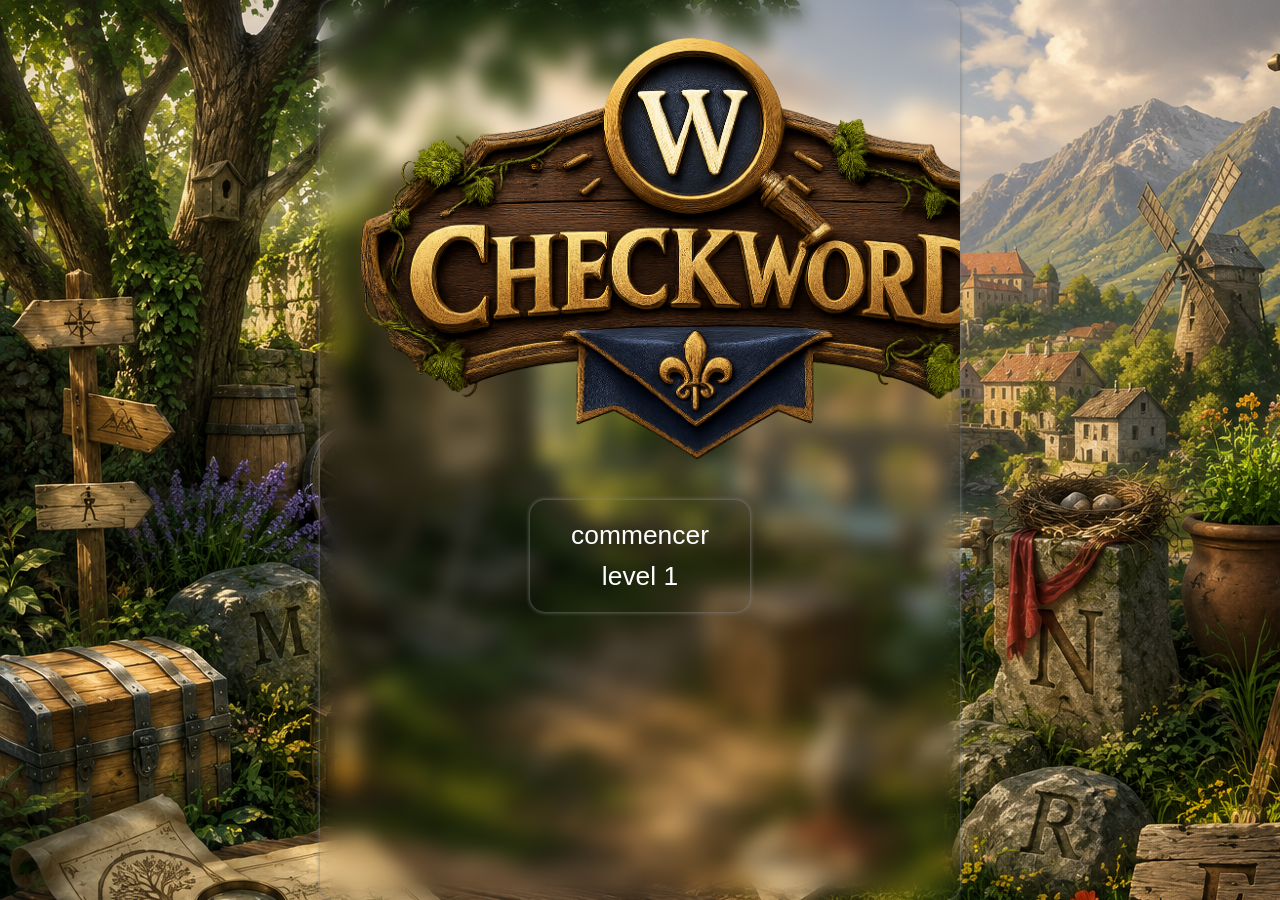
==== index.html @ 0efdba95 "Remplacement complet du projet" ====
<!DOCTYPE html>
<html lang="en">
<head>
    <meta charset="UTF-8">
    <meta name="viewport" content="width=device-width, initial-scale=1.0">
    <title>chek the word</title>
       <link rel="shortcut icon" href="./../image/logo.ico" type="image/x-icon">
    <link rel="stylesheet" href="./css/style.css">
</head>
<body>
    <div class="container cache" id="container">
        <div class="image"></div>
        <div class="star" id="star">
            <div>commencer</div>
            <div id="level">level </div>
        </div>
    </div>
</body>
<script>
    const star = document.getElementById('star')
    const level =document.getElementById('level');
     if(localStorage.getItem('player')){
        
          const player = JSON.parse(localStorage.getItem('player'));
          level.innerText+= ' '+player.level;
     }else{
         level.innerText+= ' '+1;
     }
     star.addEventListener('click',function(){
        window.location = "./html/game.html";
     })
</script>
</html>
---- css/style.css ----
body{
    background-color: whitesmoke;
    margin: 0px;
    font-family: sans-serif;
    font-size: 1.1em;
    background-image: url(./../image/plan.png);
    color: white;
}

.container{
    width: 50%;
   backdrop-filter: blur(10px);
    margin: auto;
    height: 100vh;
    border: none;
    box-shadow: 0px 0px 4px gray;
    border-radius: 15px;

}
.image{
    background-image: url(./../image/page.png);
    width: 100%;
    height: 500px;
    background-size: cover;
}
.star{
    width: 200px;
    margin: auto;
    padding: 10px;
    text-align: center;
    font-size: 1.5em;
     border: none;
    box-shadow: 0px 0px 4px gray;
    border-radius: 15px;
   

}
.star div{
    margin: 10px;
    
}



@media  (max-width: 700px) {
   .container{
    width: 100%;
   }
    .image{
    
    height: 200px;
   }
}
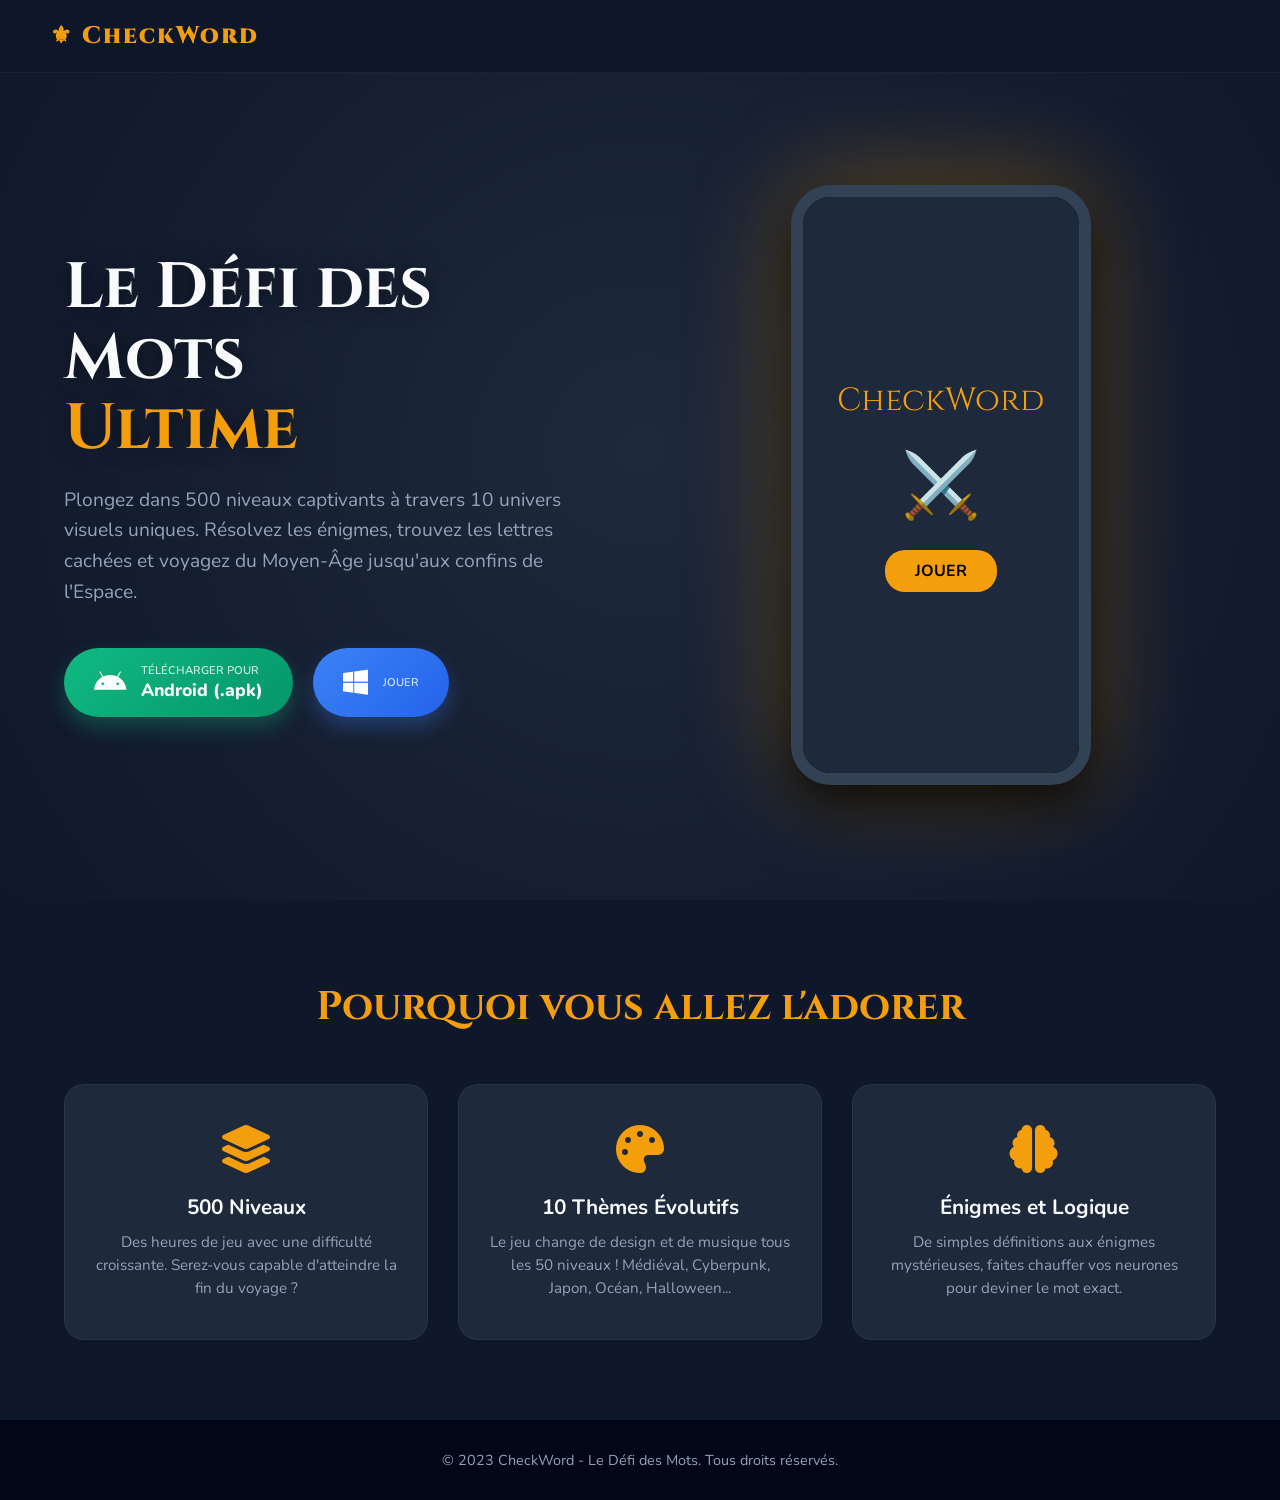
==== commit 5e08db04: "game" ====
--- a/index.html
+++ b/index.html
@@ -1,33 +1,295 @@
 <!DOCTYPE html>
-<html lang="en">
+<html lang="fr">
 <head>
     <meta charset="UTF-8">
     <meta name="viewport" content="width=device-width, initial-scale=1.0">
-    <title>chek the word</title>
-       <link rel="shortcut icon" href="./../image/logo.ico" type="image/x-icon">
-    <link rel="stylesheet" href="./css/style.css">
+    <title>Télécharger CheckWord - Le Défi des Mots</title>
+    
+    <!-- Polices -->
+    <link href="https://fonts.googleapis.com/css2?family=Cinzel:wght@700;900&family=Nunito:wght@400;600;800&display=swap" rel="stylesheet">
+    <!-- Icônes (FontAwesome) -->
+    <link rel="stylesheet" href="https://cdnjs.cloudflare.com/ajax/libs/font-awesome/6.4.0/css/all.min.css">
+
+    <style>
+        :root {
+            --bg-dark: #0f172a;
+            --bg-light: #1e293b;
+            --gold: #f59e0b;
+            --gold-glow: rgba(245, 158, 11, 0.4);
+            --text-main: #f8fafc;
+            --text-muted: #94a3b8;
+        }
+
+        * { margin: 0; padding: 0; box-sizing: border-box; }
+
+        body {
+            font-family: 'Nunito', sans-serif;
+            background-color: var(--bg-dark);
+            color: var(--text-main);
+            overflow-x: hidden;
+        }
+
+        /* --- HEADER / NAV --- */
+        header {
+            padding: 20px 50px;
+            display: flex;
+            justify-content: space-between;
+            align-items: center;
+            background: rgba(15, 23, 42, 0.9);
+            backdrop-filter: blur(10px);
+            position: fixed;
+            width: 100%;
+            top: 0;
+            z-index: 100;
+            border-bottom: 1px solid rgba(255,255,255,0.05);
+        }
+        .logo {
+            font-family: 'Cinzel', serif;
+            font-size: 1.5rem;
+            font-weight: 900;
+            color: var(--gold);
+            text-decoration: none;
+            letter-spacing: 2px;
+        }
+
+        /* --- HERO SECTION --- */
+        .hero {
+            min-height: 100vh;
+            display: flex;
+            align-items: center;
+            justify-content: center;
+            padding: 120px 5% 50px;
+            background: radial-gradient(circle at center, var(--bg-light) 0%, var(--bg-dark) 100%);
+            position: relative;
+        }
+
+        .hero-content {
+            display: flex;
+            max-width: 1200px;
+            width: 100%;
+            gap: 50px;
+            align-items: center;
+        }
+
+        .hero-text {
+            flex: 1;
+        }
+        .hero-text h1 {
+            font-family: 'Cinzel', serif;
+            font-size: clamp(2.5rem, 5vw, 4.5rem);
+            line-height: 1.1;
+            margin-bottom: 20px;
+            text-shadow: 0 0 20px rgba(0,0,0,0.5);
+        }
+        .hero-text h1 span {
+            color: var(--gold);
+        }
+        .hero-text p {
+            font-size: 1.2rem;
+            color: var(--text-muted);
+            margin-bottom: 40px;
+            line-height: 1.6;
+        }
+
+        /* --- BOUTONS DE TÉLÉCHARGEMENT --- */
+        .download-buttons {
+            display: flex;
+            gap: 20px;
+            flex-wrap: wrap;
+        }
+        .btn {
+            display: inline-flex;
+            align-items: center;
+            gap: 15px;
+            padding: 15px 30px;
+            border-radius: 50px;
+            text-decoration: none;
+            font-weight: 800;
+            font-size: 1.1rem;
+            transition: all 0.3s ease;
+            color: white;
+        }
+        .btn-android {
+            background: linear-gradient(135deg, #10b981, #059669);
+            box-shadow: 0 10px 20px rgba(16, 185, 129, 0.3);
+        }
+        .btn-android:hover {
+            transform: translateY(-3px);
+            box-shadow: 0 15px 25px rgba(16, 185, 129, 0.5);
+        }
+        .btn-windows {
+            background: linear-gradient(135deg, #3b82f6, #2563eb);
+            box-shadow: 0 10px 20px rgba(59, 130, 246, 0.3);
+        }
+        .btn-windows:hover {
+            transform: translateY(-3px);
+            box-shadow: 0 15px 25px rgba(59, 130, 246, 0.5);
+        }
+        .btn i { font-size: 1.8rem; }
+        .btn-text { display: flex; flex-direction: column; text-align: left;}
+        .btn-text small { font-size: 0.7rem; font-weight: 600; text-transform: uppercase; opacity: 0.8; }
+
+        /* --- MOCKUP (IMAGE DU TEL) --- */
+        .hero-image {
+            flex: 1;
+            display: flex;
+            justify-content: center;
+            position: relative;
+        }
+        .phone-mockup {
+            width: 300px;
+            height: 600px;
+            background: #000;
+            border-radius: 40px;
+            border: 12px solid #334155;
+            box-shadow: 0 20px 50px rgba(0,0,0,0.8), 0 0 100px var(--gold-glow);
+            overflow: hidden;
+            position: relative;
+            animation: float 4s ease-in-out infinite;
+        }
+        /* Fausse interface de jeu pour l'image */
+        .phone-screen {
+            width: 100%; height: 100%;
+            background: url('image/plan.png') center/cover; /* Mettez l'image de votre jeu ici */
+            background-color: #1e293b;
+            display: flex;
+            flex-direction: column;
+            align-items: center;
+            justify-content: center;
+            padding: 20px;
+        }
+        .fake-logo { font-family: 'Cinzel', serif; font-size: 2rem; color: var(--gold); margin-bottom: 20px;}
+        .fake-btn { background: var(--gold); padding: 10px 30px; border-radius: 20px; color: #000; font-weight: bold;}
+
+        /* --- FEATURES --- */
+        .features {
+            padding: 80px 5%;
+            background: var(--bg-dark);
+            text-align: center;
+        }
+        .features h2 {
+            font-family: 'Cinzel', serif;
+            font-size: 2.5rem;
+            color: var(--gold);
+            margin-bottom: 50px;
+        }
+        .grid {
+            display: grid;
+            grid-template-columns: repeat(auto-fit, minmax(250px, 1fr));
+            gap: 30px;
+            max-width: 1200px;
+            margin: 0 auto;
+        }
+        .card {
+            background: var(--bg-light);
+            padding: 40px 30px;
+            border-radius: 20px;
+            border: 1px solid rgba(255,255,255,0.05);
+            transition: transform 0.3s;
+        }
+        .card:hover { transform: translateY(-10px); }
+        .card i {
+            font-size: 3rem;
+            color: var(--gold);
+            margin-bottom: 20px;
+        }
+        .card h3 { font-size: 1.3rem; margin-bottom: 10px; }
+        .card p { color: var(--text-muted); font-size: 0.95rem; line-height: 1.5; }
+
+        /* --- FOOTER --- */
+        footer {
+            text-align: center;
+            padding: 30px;
+            background: #020617;
+            color: var(--text-muted);
+            font-size: 0.9rem;
+        }
+
+        /* --- ANIMATIONS --- */
+        @keyframes float {
+            0%, 100% { transform: translateY(0); }
+            50% { transform: translateY(-20px); }
+        }
+
+        /* --- RESPONSIVE --- */
+        @media (max-width: 900px) {
+            .hero-content { flex-direction: column; text-align: center; }
+            .hero-text { order: 2; }
+            .hero-image { order: 1; margin-bottom: 30px; }
+            .download-buttons { justify-content: center; }
+        }
+    </style>
 </head>
 <body>
-    <div class="container cache" id="container">
-        <div class="image"></div>
-        <div class="star" id="star">
-            <div>commencer</div>
-            <div id="level">level </div>
+
+    <header>
+        <a href="#" class="logo">⚜ CheckWord</a>
+    </header>
+
+    <section class="hero">
+        <div class="hero-content">
+            <div class="hero-text">
+                <h1>Le Défi des Mots <br><span>Ultime</span></h1>
+                <p>Plongez dans 500 niveaux captivants à travers 10 univers visuels uniques. Résolvez les énigmes, trouvez les lettres cachées et voyagez du Moyen-Âge jusqu'aux confins de l'Espace.</p>
+                
+                <div class="download-buttons">
+                    <!-- LIEN DE TÉLÉCHARGEMENT ANDROID (Remplacez le href par le lien de votre APK) -->
+                    <a href="./CHECKWORD2.0.0.apk" class="btn btn-android" download>
+                        <i class="fa-brands fa-android"></i>
+                        <div class="btn-text">
+                            <small>Télécharger pour</small>
+                            Android (.apk)
+                        </div>
+                    </a>
+
+                    <!-- LIEN DE TÉLÉCHARGEMENT PC / ZIP (Optionnel) -->
+                    <a href="./GAME/index2.html" class="btn btn-windows" download>
+                        <i class="fa-brands fa-windows"></i>
+                        <div class="btn-text">
+                            <small>Jouer </small>
+                           
+                        </div>
+                    </a>
+                </div>
+            </div>
+
+            <div class="hero-image">
+                <div class="phone-mockup">
+                    <div class="phone-screen">
+                        <!-- C'est un faux rendu visuel de votre app pour décorer -->
+                        <div class="fake-logo">CheckWord</div>
+                        <div style="font-size: 4rem; margin-bottom: 20px;">⚔️</div>
+                        <div class="fake-btn">JOUER</div>
+                    </div>
+                </div>
+            </div>
         </div>
-    </div>
+    </section>
+
+    <section class="features">
+        <h2>Pourquoi vous allez l'adorer</h2>
+        <div class="grid">
+            <div class="card">
+                <i class="fa-solid fa-layer-group"></i>
+                <h3>500 Niveaux</h3>
+                <p>Des heures de jeu avec une difficulté croissante. Serez-vous capable d'atteindre la fin du voyage ?</p>
+            </div>
+            <div class="card">
+                <i class="fa-solid fa-palette"></i>
+                <h3>10 Thèmes Évolutifs</h3>
+                <p>Le jeu change de design et de musique tous les 50 niveaux ! Médiéval, Cyberpunk, Japon, Océan, Halloween...</p>
+            </div>
+            <div class="card">
+                <i class="fa-solid fa-brain"></i>
+                <h3>Énigmes et Logique</h3>
+                <p>De simples définitions aux énigmes mystérieuses, faites chauffer vos neurones pour deviner le mot exact.</p>
+            </div>
+        </div>
+    </section>
+
+    <footer>
+        <p>&copy; 2023 CheckWord - Le Défi des Mots. Tous droits réservés.</p>
+    </footer>
+
 </body>
-<script>
-    const star = document.getElementById('star')
-    const level =document.getElementById('level');
-     if(localStorage.getItem('player')){
-        
-          const player = JSON.parse(localStorage.getItem('player'));
-          level.innerText+= ' '+player.level;
-     }else{
-         level.innerText+= ' '+1;
-     }
-     star.addEventListener('click',function(){
-        window.location = "./html/game.html";
-     })
-</script>
 </html>
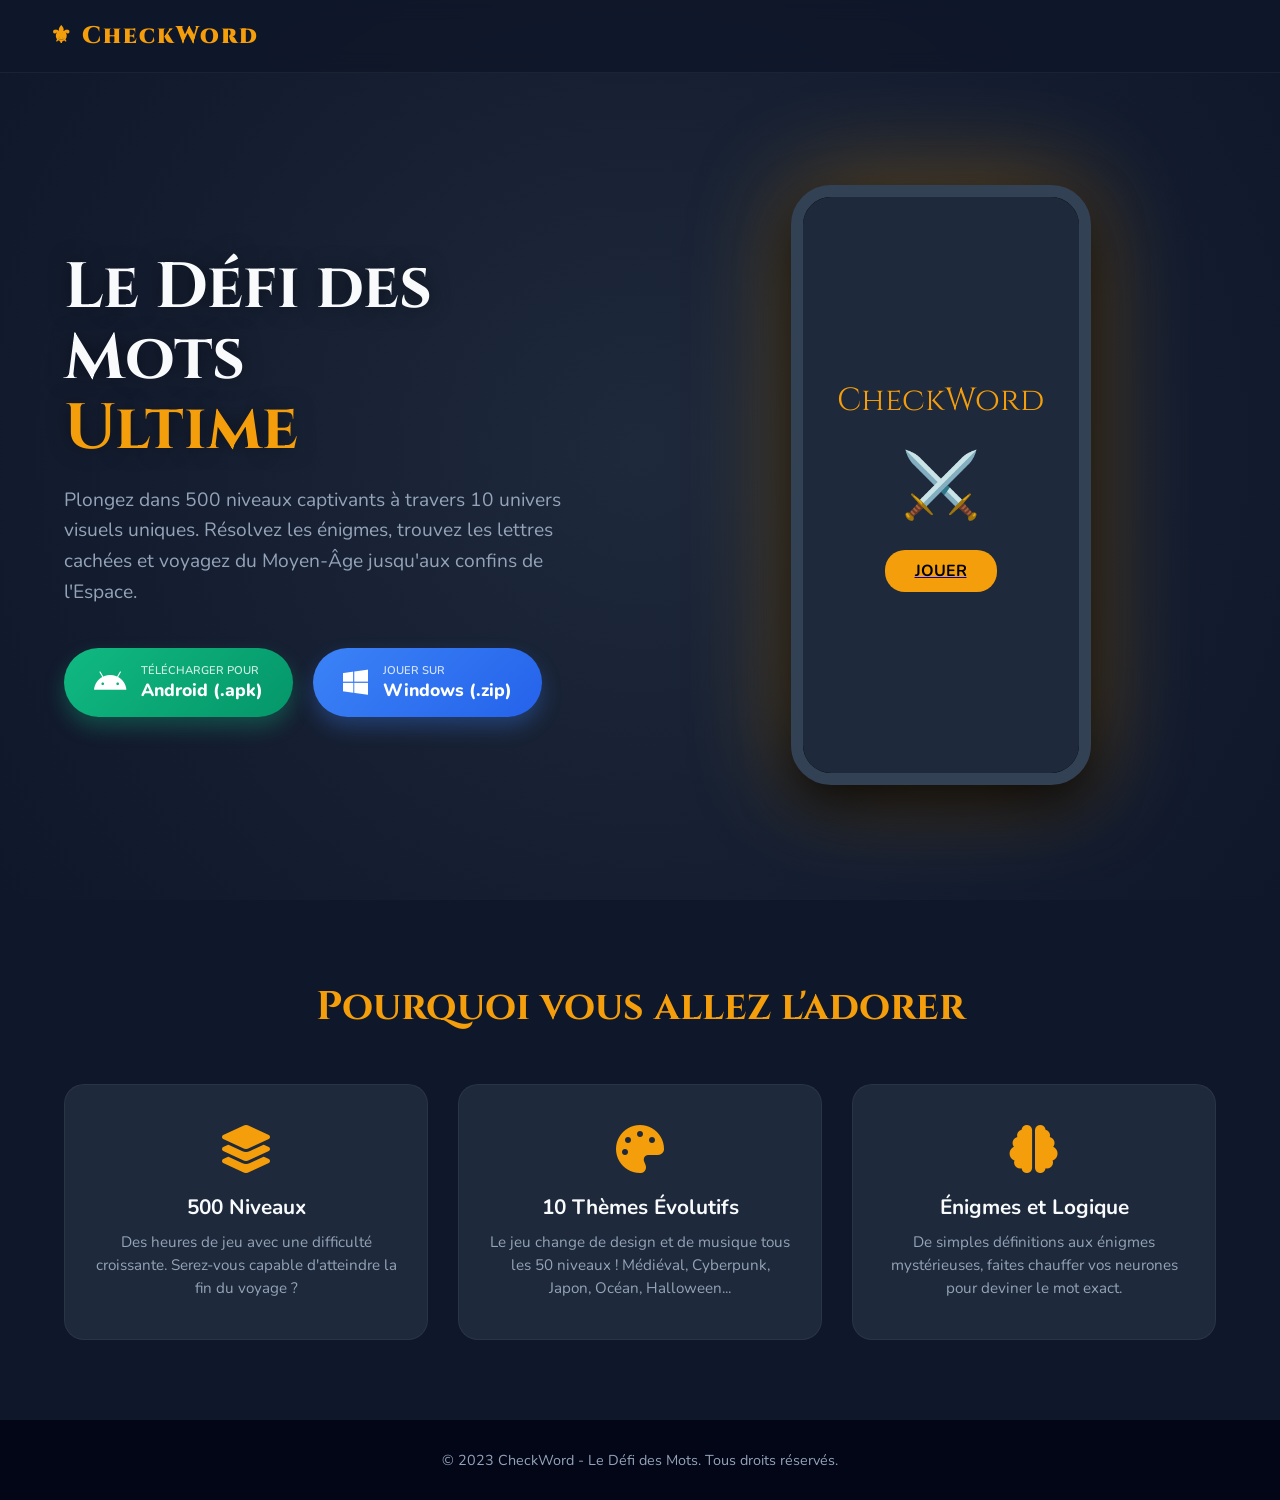
==== commit d074c909: "Envoi final et propre du code" ====
--- a/index.html
+++ b/index.html
@@ -243,11 +243,11 @@
                     </a>
 
                     <!-- LIEN DE TÉLÉCHARGEMENT PC / ZIP (Optionnel) -->
-                    <a href="./GAME/index2.html" class="btn btn-windows" download>
+                 <a href="./CheckWordSetup.exe" class="btn btn-windows" download>
                         <i class="fa-brands fa-windows"></i>
                         <div class="btn-text">
-                            <small>Jouer </small>
-                           
+                            <small>Jouer sur</small>
+                            Windows (.zip)
                         </div>
                     </a>
                 </div>
@@ -259,7 +259,7 @@
                         <!-- C'est un faux rendu visuel de votre app pour décorer -->
                         <div class="fake-logo">CheckWord</div>
                         <div style="font-size: 4rem; margin-bottom: 20px;">⚔️</div>
-                        <div class="fake-btn">JOUER</div>
+                       <a href="./GAME/index2.html"> <div class="fake-btn">JOUER</div></a>
                     </div>
                 </div>
             </div>
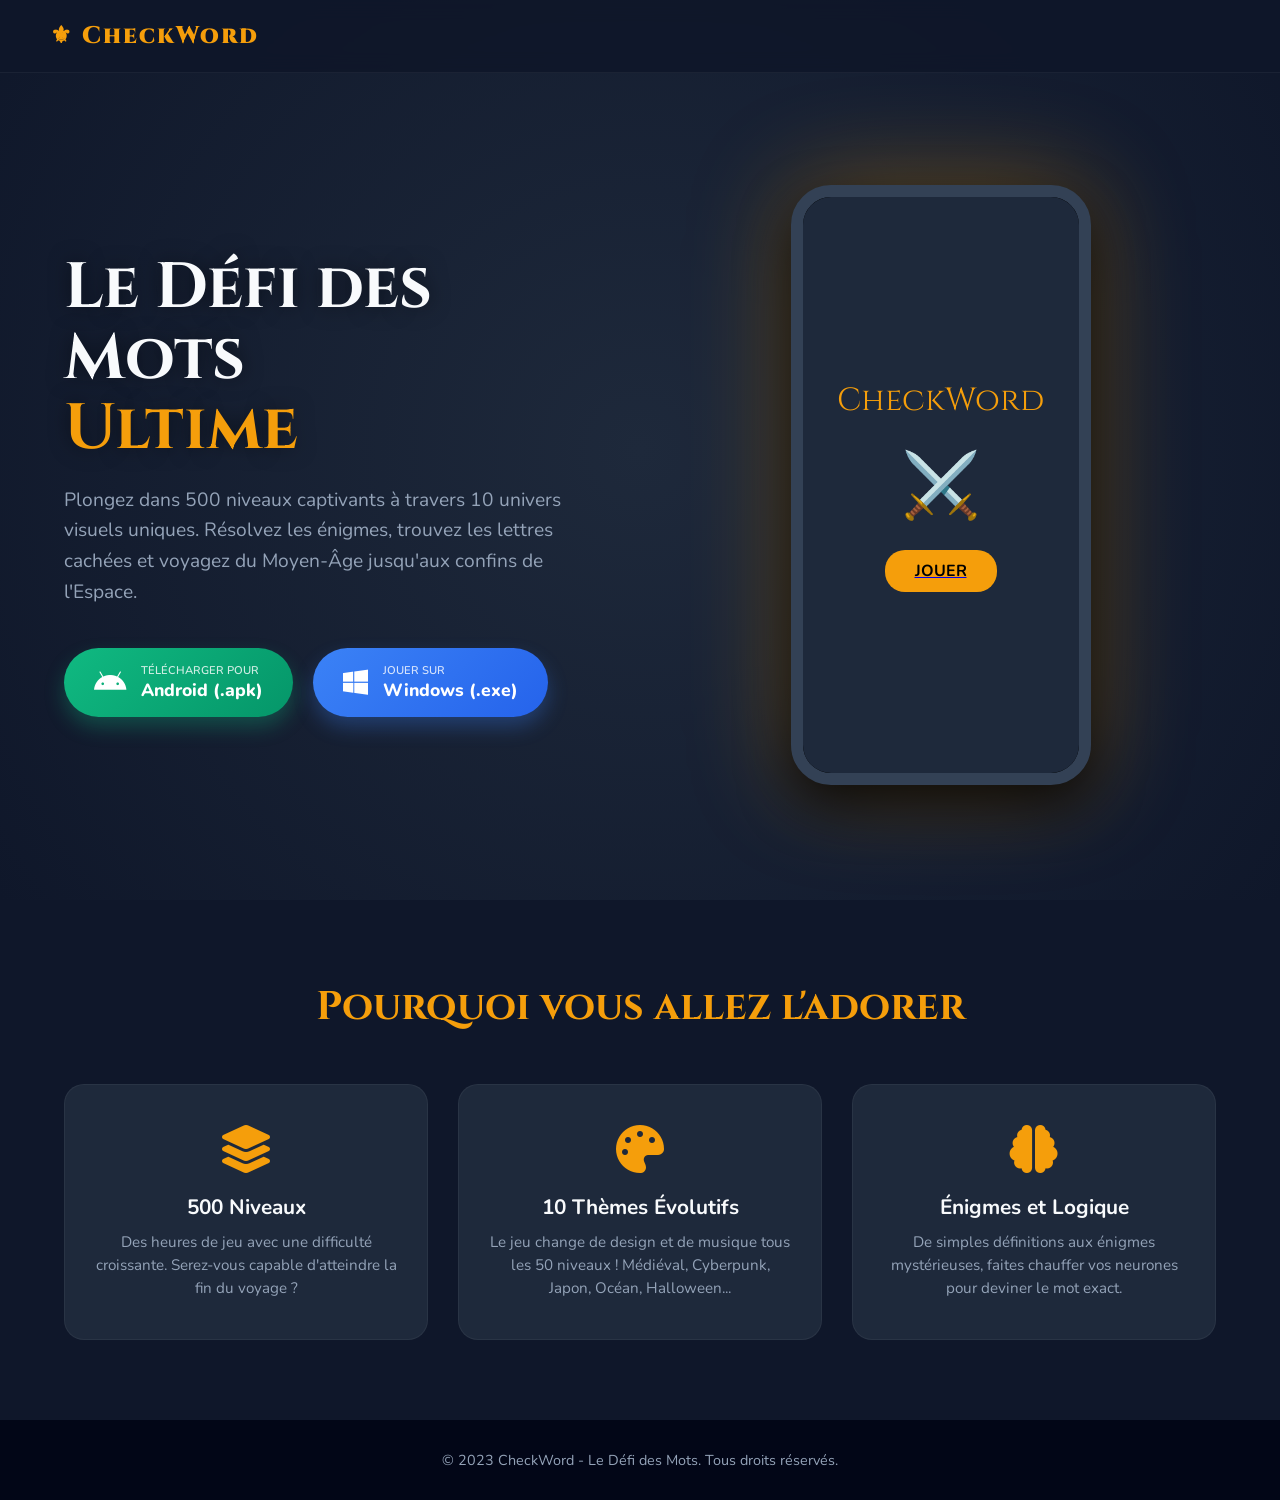
==== commit b7a6c87c: "Envoi final et propre du code2" ====
--- a/index.html
+++ b/index.html
@@ -234,21 +234,21 @@
                 
                 <div class="download-buttons">
                     <!-- LIEN DE TÉLÉCHARGEMENT ANDROID (Remplacez le href par le lien de votre APK) -->
-                    <a href="./CHECKWORD2.0.0.apk" class="btn btn-android" download>
-                        <i class="fa-brands fa-android"></i>
-                        <div class="btn-text">
-                            <small>Télécharger pour</small>
-                            Android (.apk)
-                        </div>
-                    </a>
-
-                    <!-- LIEN DE TÉLÉCHARGEMENT PC / ZIP (Optionnel) -->
-                 <a href="./CheckWordSetup.exe" class="btn btn-windows" download>
-                        <i class="fa-brands fa-windows"></i>
-                        <div class="btn-text">
-                            <small>Jouer sur</small>
-                            Windows (.zip)
-                        </div>
+                 <a href="https://github.com/bekamnelson/checkword/releases/download/v1.0.0/CHECKWORD2.0.0.apk" class="btn btn-android" target="_blank">
+    <i class="fa-brands fa-android"></i>
+    <div class="btn-text">
+        <small>Télécharger pour</small>
+        Android (.apk)
+    </div>
+</a>
+
+<a href="https://github.com/bekamnelson/checkword/releases/download/v1.0.0/CheckWordSetup.exe" class="btn btn-windows" target="_blank">
+    <i class="fa-brands fa-windows"></i>
+    <div class="btn-text">
+        <small>Jouer sur</small>
+        Windows (.exe)
+    </div>
+</a>
                     </a>
                 </div>
             </div>
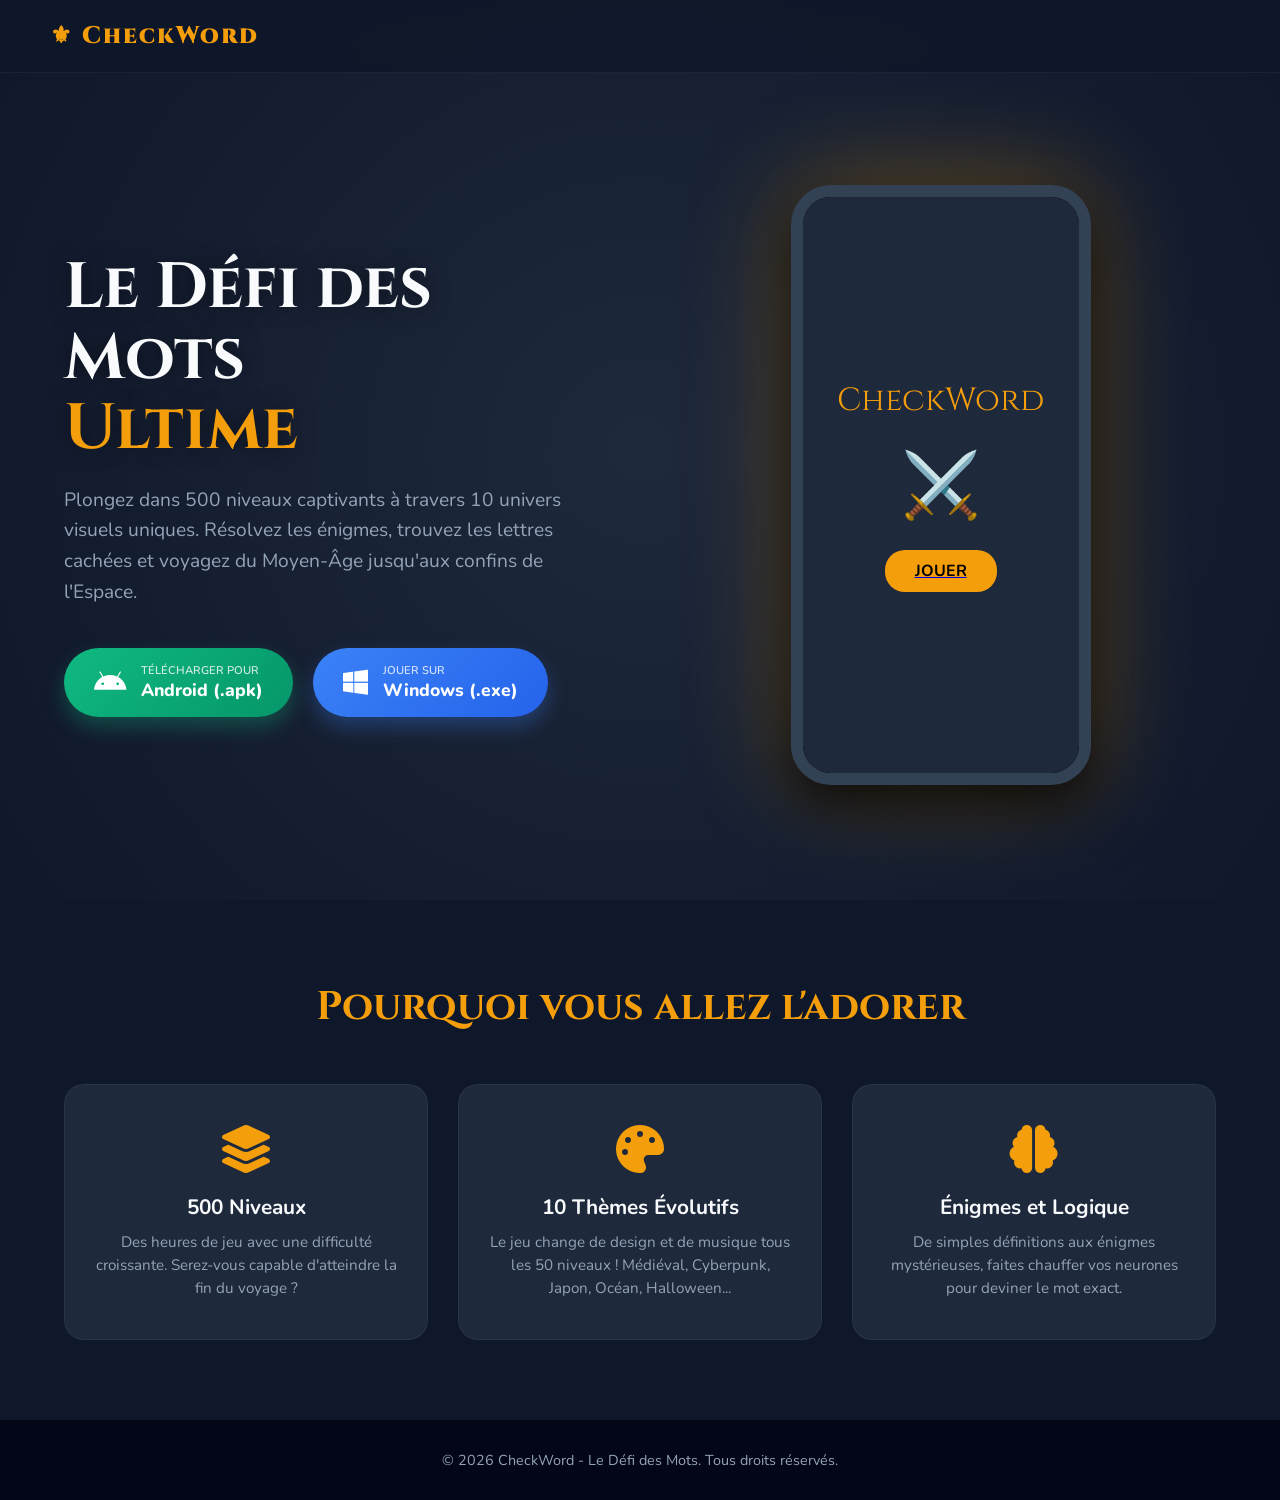
==== commit 2f42e5ff: "fix:nettoyage du code" ====
--- a/index.html
+++ b/index.html
@@ -288,7 +288,7 @@
     </section>
 
     <footer>
-        <p>&copy; 2023 CheckWord - Le Défi des Mots. Tous droits réservés.</p>
+        <p>&copy; 2026 CheckWord - Le Défi des Mots. Tous droits réservés.</p>
     </footer>
 
 </body>
